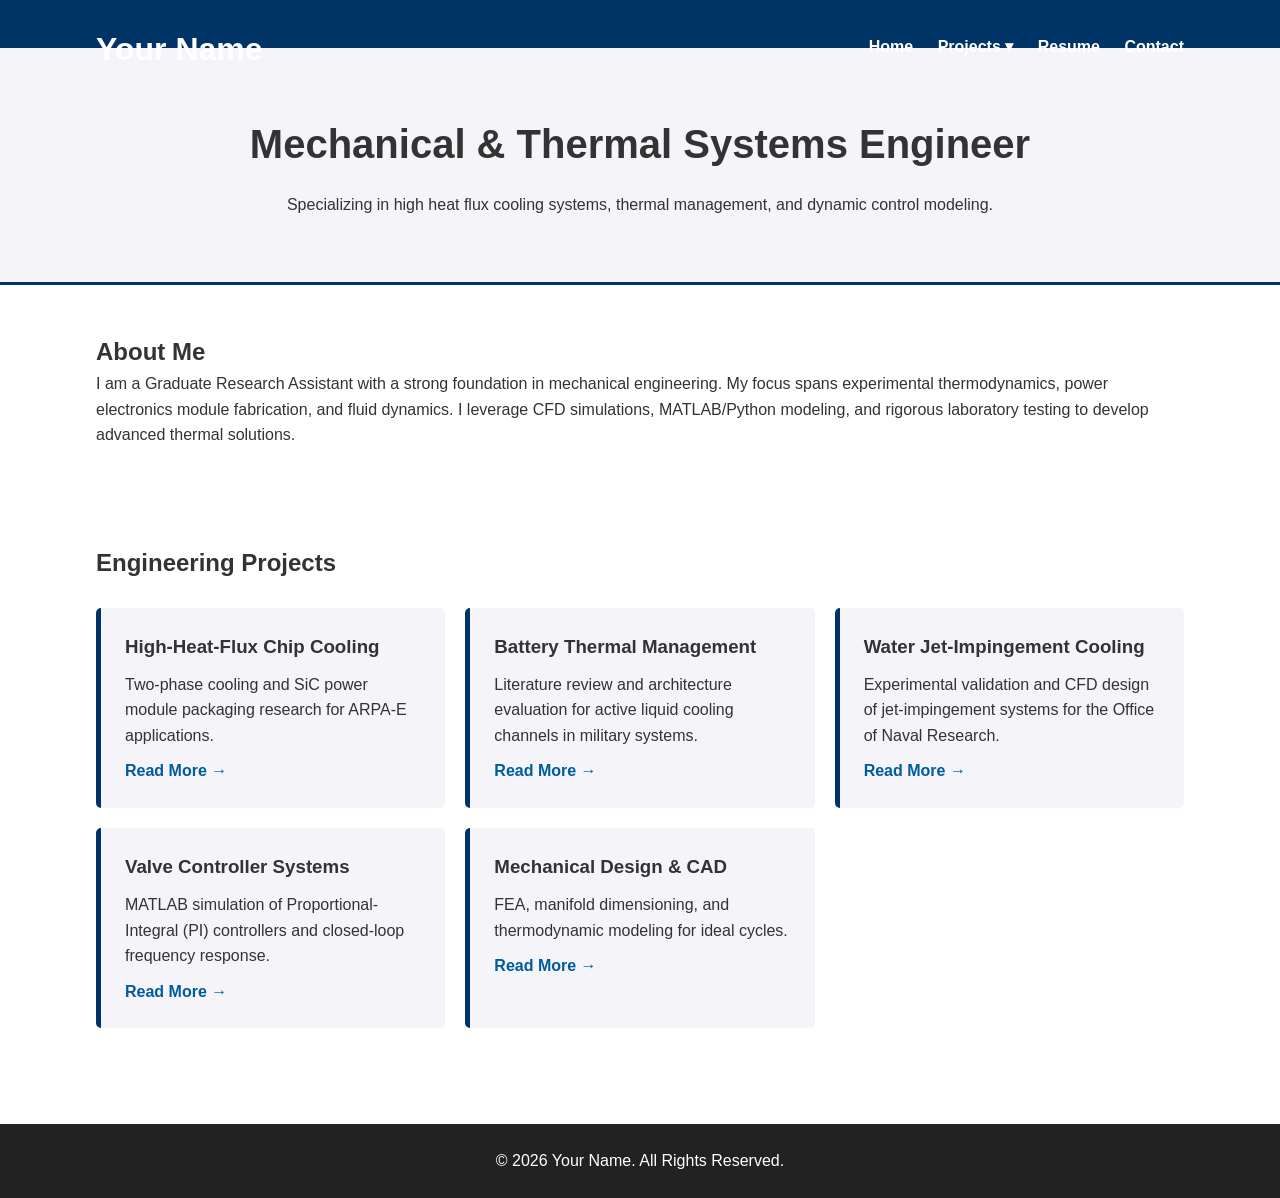
==== index.html @ 323ec5fa "Update index.html" ====
<!DOCTYPE html>
<html lang="en">
<head>
    <meta charset="UTF-8">
    <meta name="viewport" content="width=device-width, initial-scale=1.0">
    <title>Portfolio | Mechanical & Thermal Engineer</title>
    <link rel="stylesheet" href="style.css?v=3">
</head>
<body>
    <header>
        <div class="container">
            <h1>Your Name</h1>
            <nav>
                <ul>
                    <li><a href="index.html">Home</a></li>
                    
                    <!-- Dropdown Menu -->
                    <li class="dropdown">
                        <a href="index.html#projects">Projects &#9662;</a>
                        <ul class="dropdown-content">
                            <li><a href="chip-cooling.html">High-Heat-Flux Chip Cooling</a></li>
                            <li><a href="battery-cooling.html">Battery Thermal Management</a></li>
                            <li><a href="dbc-cooling.html">Water Jet-Impingement Cooling</a></li>
                            <li><a href="valve-controller.html">Valve Controller Systems</a></li>
                            <li><a href="mechanical-design.html">Mechanical Design & CAD</a></li>
                        </ul>
                    </li>
                    
                    <li><a href="resume.html">Resume</a></li>
                    <li><a href="contact.html">Contact</a></li>
                </ul>
            </nav>
        </div>
    </header>

    <section class="hero">
        <div class="container">
            <h2>Mechanical & Thermal Systems Engineer</h2>
            <p>Specializing in high heat flux cooling systems, thermal management, and dynamic control modeling.</p>
        </div>
    </section>

    <section class="content-section container">
        <h2>About Me</h2>
        <p>I am a Graduate Research Assistant with a strong foundation in mechanical engineering. My focus spans experimental thermodynamics, power electronics module fabrication, and fluid dynamics. I leverage CFD simulations, MATLAB/Python modeling, and rigorous laboratory testing to develop advanced thermal solutions.</p>
    </section>

    <section id="projects" class="content-section container">
        <h2>Engineering Projects</h2>
        <br>
        <div class="grid">
            <!-- Project 1 -->
            <div class="card">
                <h3>High-Heat-Flux Chip Cooling</h3>
                <p>Two-phase cooling and SiC power module packaging research for ARPA-E applications.</p>
                <a href="chip-cooling.html">Read More &rarr;</a>
            </div>
            <!-- Project 2 -->
            <div class="card">
                <h3>Battery Thermal Management</h3>
                <p>Literature review and architecture evaluation for active liquid cooling channels in military systems.</p>
                <a href="battery-cooling.html">Read More &rarr;</a>
            </div>
            <!-- Project 3 -->
            <div class="card">
                <h3>Water Jet-Impingement Cooling</h3>
                <p>Experimental validation and CFD design of jet-impingement systems for the Office of Naval Research.</p>
                <a href="dbc-cooling.html">Read More &rarr;</a>
            </div>
            <!-- Project 4 -->
            <div class="card">
                <h3>Valve Controller Systems</h3>
                <p>MATLAB simulation of Proportional-Integral (PI) controllers and closed-loop frequency response.</p>
                <a href="valve-controller.html">Read More &rarr;</a>
            </div>
            <!-- Project 5 -->
            <div class="card">
                <h3>Mechanical Design & CAD</h3>
                <p>FEA, manifold dimensioning, and thermodynamic modeling for ideal cycles.</p>
                <a href="mechanical-design.html">Read More &rarr;</a>
            </div>
        </div>
    </section>

    <footer>
        <p>&copy; 2026 Your Name. All Rights Reserved.</p>
    </footer>
</body>
</html>
---- style.css ----
:root {
    --primary-color: #003366; /* Deep blue for a professional engineering look */
    --secondary-color: #f4f4f9;
    --text-color: #333333;
    --link-color: #005b9f;
    --font-family: 'Segoe UI', Tahoma, Geneva, Verdana, sans-serif;
}

* {
    box-sizing: border-box;
    margin: 0;
    padding: 0;
}

body {
    font-family: var(--font-family);
    line-height: 1.6;
    color: var(--text-color);
    background-color: #ffffff;
}

header {
    background-color: var(--primary-color);
    color: #ffffff;
    padding: 1.5rem 0;
}

.container {
    width: 85%;
    max-width: 1100px;
    margin: auto;
    overflow: flow-root;
}

header h1 {
    float: left;
    margin-top: 0;
}

nav {
    float: right;
    margin-top: 10px;
}

nav ul {
    list-style: none;
}

nav ul li {
    display: inline;
    margin-left: 20px;
}

nav ul li a {
    color: #ffffff;
    text-decoration: none;
    font-weight: bold;
}

nav ul li a:hover {
    color: #cccccc;
}

.hero {
    background: var(--secondary-color);
    text-align: center;
    padding: 4rem 1rem;
    border-bottom: 3px solid var(--primary-color);
}

.hero h2 {
    font-size: 2.5rem;
    margin-bottom: 1rem;
}

.content-section {
    padding: 3rem 0;
}

.grid {
    display: grid;
    grid-template-columns: repeat(auto-fit, minmax(300px, 1fr));
    gap: 20px;
}

.card {
    background: var(--secondary-color);
    padding: 1.5rem;
    border-radius: 5px;
    border-left: 5px solid var(--primary-color);
}

.card h3 {
    margin-bottom: 10px;
}

.card a {
    display: inline-block;
    margin-top: 10px;
    color: var(--link-color);
    text-decoration: none;
    font-weight: bold;
}

.project-header {
    background: var(--secondary-color);
    padding: 2rem 0;
    margin-bottom: 2rem;
    border-bottom: 1px solid #ddd;
}

footer {
    background-color: #222;
    color: #fff;
    text-align: center;
    padding: 1.5rem 0;
    margin-top: 3rem;
}

/* Forms */
input, textarea {
    width: 100%;
    padding: 10px;
    margin: 10px 0;
    border: 1px solid #ccc;
    border-radius: 4px;
}

button {
    background-color: var(--primary-color);
    color: white;
    padding: 10px 20px;
    border: none;
    border-radius: 4px;
    cursor: pointer;
}

button:hover {
    background-color: var(--link-color);
}

/* Dropdown Menu Styles */
.dropdown {
    position: relative;
    display: inline-block;
}

/* Invisible bridge so the mouse doesn't fall off when moving down */
.dropdown > a {
    padding-bottom: 20px; 
}

.dropdown-content {
    display: none;
    position: absolute;
    background-color: #002244; /* Slightly darker than header */
    min-width: 260px;
    box-shadow: 0px 8px 16px 0px rgba(0,0,0,0.3);
    z-index: 100;
    top: 100%;
    left: 0;
    margin-top: 15px;
    border-radius: 4px;
    overflow: hidden;
}

/* Overriding the inline block from the main nav */
nav ul li.dropdown .dropdown-content li {
    display: block;
    margin-left: 0;
}

nav ul li.dropdown .dropdown-content li a {
    color: #ffffff;
    padding: 12px 16px;
    text-decoration: none;
    display: block;
    font-weight: normal;
    border-bottom: 1px solid rgba(255,255,255,0.05);
}

nav ul li.dropdown .dropdown-content li a:hover {
    background-color: var(--link-color);
}

/* Show dropdown on hover */
.dropdown:hover .dropdown-content {
    display: block;
}
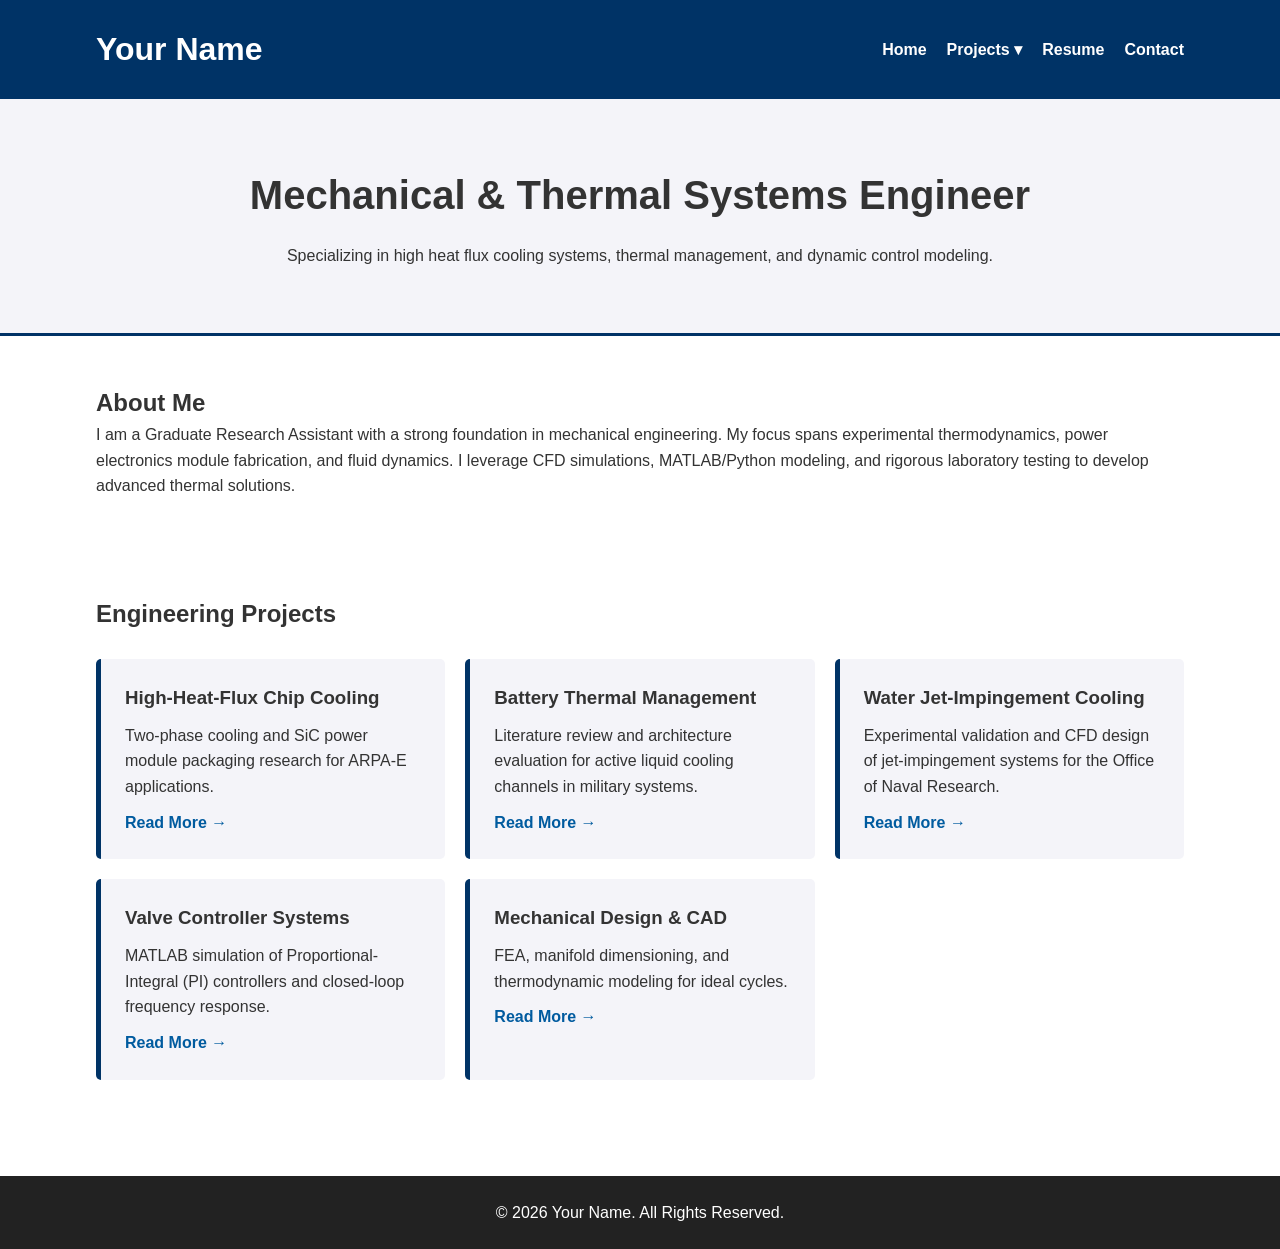
==== commit 4171deae: "Update index.html" ====
--- a/index.html
+++ b/index.html
@@ -4,7 +4,7 @@
     <meta charset="UTF-8">
     <meta name="viewport" content="width=device-width, initial-scale=1.0">
     <title>Portfolio | Mechanical & Thermal Engineer</title>
-    <link rel="stylesheet" href="style.css?v=3">
+    <link rel="stylesheet" href="style.css?v=4">
 </head>
 <body>
     <header>
--- a/style.css
+++ b/style.css
@@ -10,6 +10,11 @@
     box-sizing: border-box;
     margin: 0;
     padding: 0;
+}
+
+html, body {
+    overflow-x: hidden;
+    width: 100%;
 }
 
 body {
@@ -29,27 +34,34 @@
     width: 85%;
     max-width: 1100px;
     margin: auto;
-    overflow: flow-root;
+}
+
+/* --- NEW FLEXBOX HEADER LAYOUT --- */
+header .container {
+    display: flex;
+    justify-content: space-between;
+    align-items: center;
+    overflow: visible; /* Prevents dropdown from clipping */
 }
 
 header h1 {
-    float: left;
-    margin-top: 0;
+    margin: 0;
 }
 
 nav {
-    float: right;
-    margin-top: 10px;
+    margin: 0;
 }
 
 nav ul {
     list-style: none;
+    display: flex;
+    align-items: center;
 }
 
 nav ul li {
-    display: inline;
     margin-left: 20px;
 }
+/* --------------------------------- */
 
 nav ul li a {
     color: #ffffff;
@@ -117,35 +129,11 @@
     margin-top: 3rem;
 }
 
-/* Forms */
-input, textarea {
-    width: 100%;
-    padding: 10px;
-    margin: 10px 0;
-    border: 1px solid #ccc;
-    border-radius: 4px;
-}
-
-button {
-    background-color: var(--primary-color);
-    color: white;
-    padding: 10px 20px;
-    border: none;
-    border-radius: 4px;
-    cursor: pointer;
-}
-
-button:hover {
-    background-color: var(--link-color);
-}
-
 /* Dropdown Menu Styles */
 .dropdown {
     position: relative;
-    display: inline-block;
 }
 
-/* Invisible bridge so the mouse doesn't fall off when moving down */
 .dropdown > a {
     padding-bottom: 20px; 
 }
@@ -153,7 +141,7 @@
 .dropdown-content {
     display: none;
     position: absolute;
-    background-color: #002244; /* Slightly darker than header */
+    background-color: #002244;
     min-width: 260px;
     box-shadow: 0px 8px 16px 0px rgba(0,0,0,0.3);
     z-index: 100;
@@ -164,10 +152,9 @@
     overflow: hidden;
 }
 
-/* Overriding the inline block from the main nav */
 nav ul li.dropdown .dropdown-content li {
-    display: block;
     margin-left: 0;
+    width: 100%;
 }
 
 nav ul li.dropdown .dropdown-content li a {
@@ -183,7 +170,25 @@
     background-color: var(--link-color);
 }
 
-/* Show dropdown on hover */
 .dropdown:hover .dropdown-content {
     display: block;
 }
+
+/* Mobile & Tablet Responsiveness */
+@media (max-width: 850px) {
+    header .container {
+        flex-direction: column;
+        gap: 15px;
+        padding-bottom: 10px;
+    }
+    nav ul {
+        flex-wrap: wrap;
+        justify-content: center;
+    }
+    nav ul li {
+        margin: 5px 15px;
+    }
+    .grid {
+        grid-template-columns: 1fr; /* Stacks project cards vertically */
+    }
+}
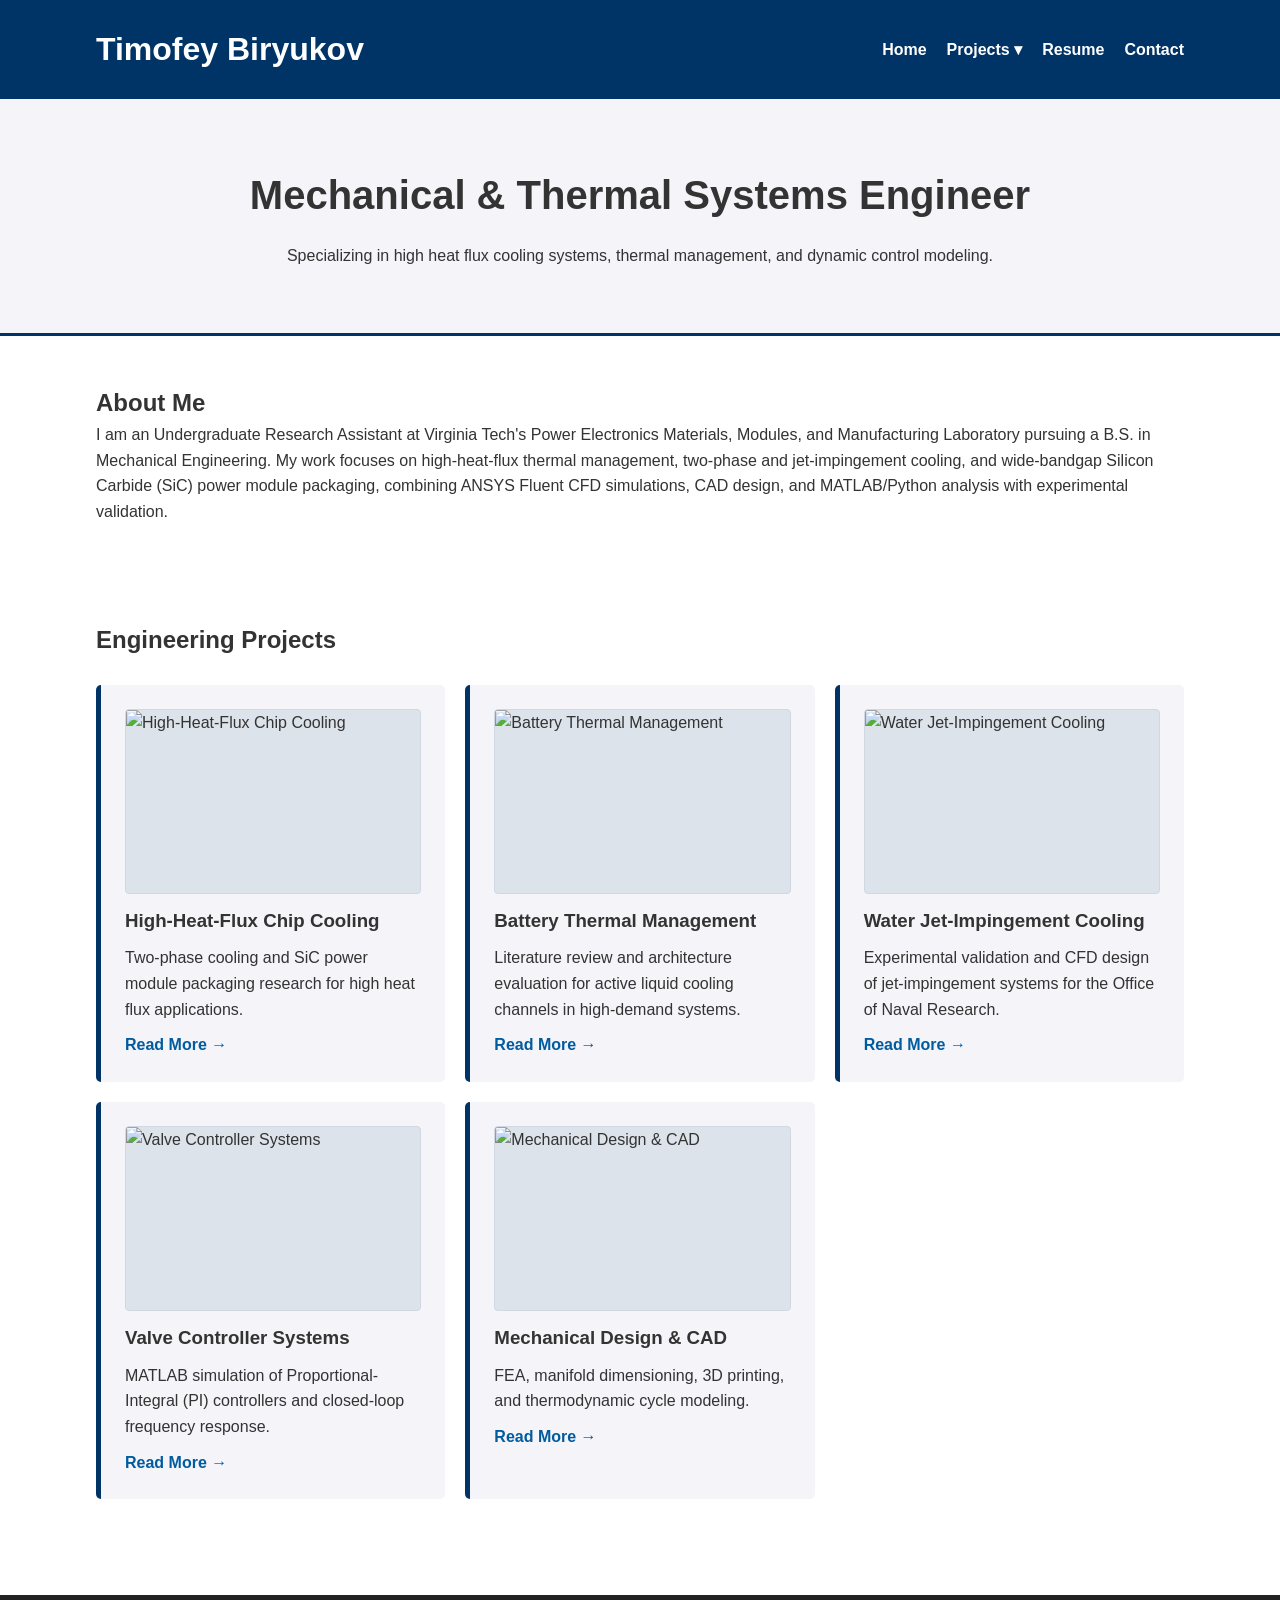
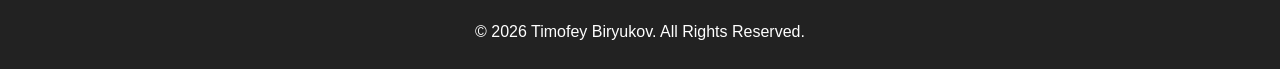
==== commit 699c9351: "Update index.html" ====
--- a/index.html
+++ b/index.html
@@ -3,13 +3,26 @@
 <head>
     <meta charset="UTF-8">
     <meta name="viewport" content="width=device-width, initial-scale=1.0">
-    <title>Portfolio | Mechanical & Thermal Engineer</title>
-    <link rel="stylesheet" href="style.css?v=4">
+    <title>Portfolio | Timofey Biryukov</title>
+    <link rel="stylesheet" href="style.css?v=5">
+    <style>
+        /* Project Card Image Styling */
+        .project-img {
+            width: 100%;
+            height: 185px;
+            object-fit: cover;
+            background-color: #dde3ea;
+            border-radius: 4px;
+            margin-bottom: 12px;
+            display: block;
+            border: 1px solid #cfd8e3;
+        }
+    </style>
 </head>
 <body>
     <header>
         <div class="container">
-            <h1>Your Name</h1>
+            <h1>Timofey Biryukov</h1>
             <nav>
                 <ul>
                     <li><a href="index.html">Home</a></li>
@@ -42,7 +55,7 @@
 
     <section class="content-section container">
         <h2>About Me</h2>
-        <p>I am a Graduate Research Assistant with a strong foundation in mechanical engineering. My focus spans experimental thermodynamics, power electronics module fabrication, and fluid dynamics. I leverage CFD simulations, MATLAB/Python modeling, and rigorous laboratory testing to develop advanced thermal solutions.</p>
+        <p>I am an Undergraduate Research Assistant at Virginia Tech's Power Electronics Materials, Modules, and Manufacturing Laboratory pursuing a B.S. in Mechanical Engineering. My work focuses on high-heat-flux thermal management, two-phase and jet-impingement cooling, and wide-bandgap Silicon Carbide (SiC) power module packaging, combining ANSYS Fluent CFD simulations, CAD design, and MATLAB/Python analysis with experimental validation.</p>
     </section>
 
     <section id="projects" class="content-section container">
@@ -51,39 +64,44 @@
         <div class="grid">
             <!-- Project 1 -->
             <div class="card">
+                <img src="chip-cooling.jpg" alt="High-Heat-Flux Chip Cooling" class="project-img">
                 <h3>High-Heat-Flux Chip Cooling</h3>
-                <p>Two-phase cooling and SiC power module packaging research for ARPA-E applications.</p>
+                <p>Two-phase cooling and SiC power module packaging research for high heat flux applications.</p>
                 <a href="chip-cooling.html">Read More &rarr;</a>
             </div>
             <!-- Project 2 -->
             <div class="card">
+                <img src="battery-cooling.jpg" alt="Battery Thermal Management" class="project-img">
                 <h3>Battery Thermal Management</h3>
-                <p>Literature review and architecture evaluation for active liquid cooling channels in military systems.</p>
+                <p>Literature review and architecture evaluation for active liquid cooling channels in high-demand systems.</p>
                 <a href="battery-cooling.html">Read More &rarr;</a>
             </div>
             <!-- Project 3 -->
             <div class="card">
+                <img src="dbc-cooling.jpg" alt="Water Jet-Impingement Cooling" class="project-img">
                 <h3>Water Jet-Impingement Cooling</h3>
                 <p>Experimental validation and CFD design of jet-impingement systems for the Office of Naval Research.</p>
                 <a href="dbc-cooling.html">Read More &rarr;</a>
             </div>
             <!-- Project 4 -->
             <div class="card">
+                <img src="valve-controller.jpg" alt="Valve Controller Systems" class="project-img">
                 <h3>Valve Controller Systems</h3>
                 <p>MATLAB simulation of Proportional-Integral (PI) controllers and closed-loop frequency response.</p>
                 <a href="valve-controller.html">Read More &rarr;</a>
             </div>
             <!-- Project 5 -->
             <div class="card">
+                <img src="mechanical-design.jpg" alt="Mechanical Design & CAD" class="project-img">
                 <h3>Mechanical Design & CAD</h3>
-                <p>FEA, manifold dimensioning, and thermodynamic modeling for ideal cycles.</p>
+                <p>FEA, manifold dimensioning, 3D printing, and thermodynamic cycle modeling.</p>
                 <a href="mechanical-design.html">Read More &rarr;</a>
             </div>
         </div>
     </section>
 
     <footer>
-        <p>&copy; 2026 Your Name. All Rights Reserved.</p>
+        <p>&copy; 2026 Timofey Biryukov. All Rights Reserved.</p>
     </footer>
 </body>
 </html>
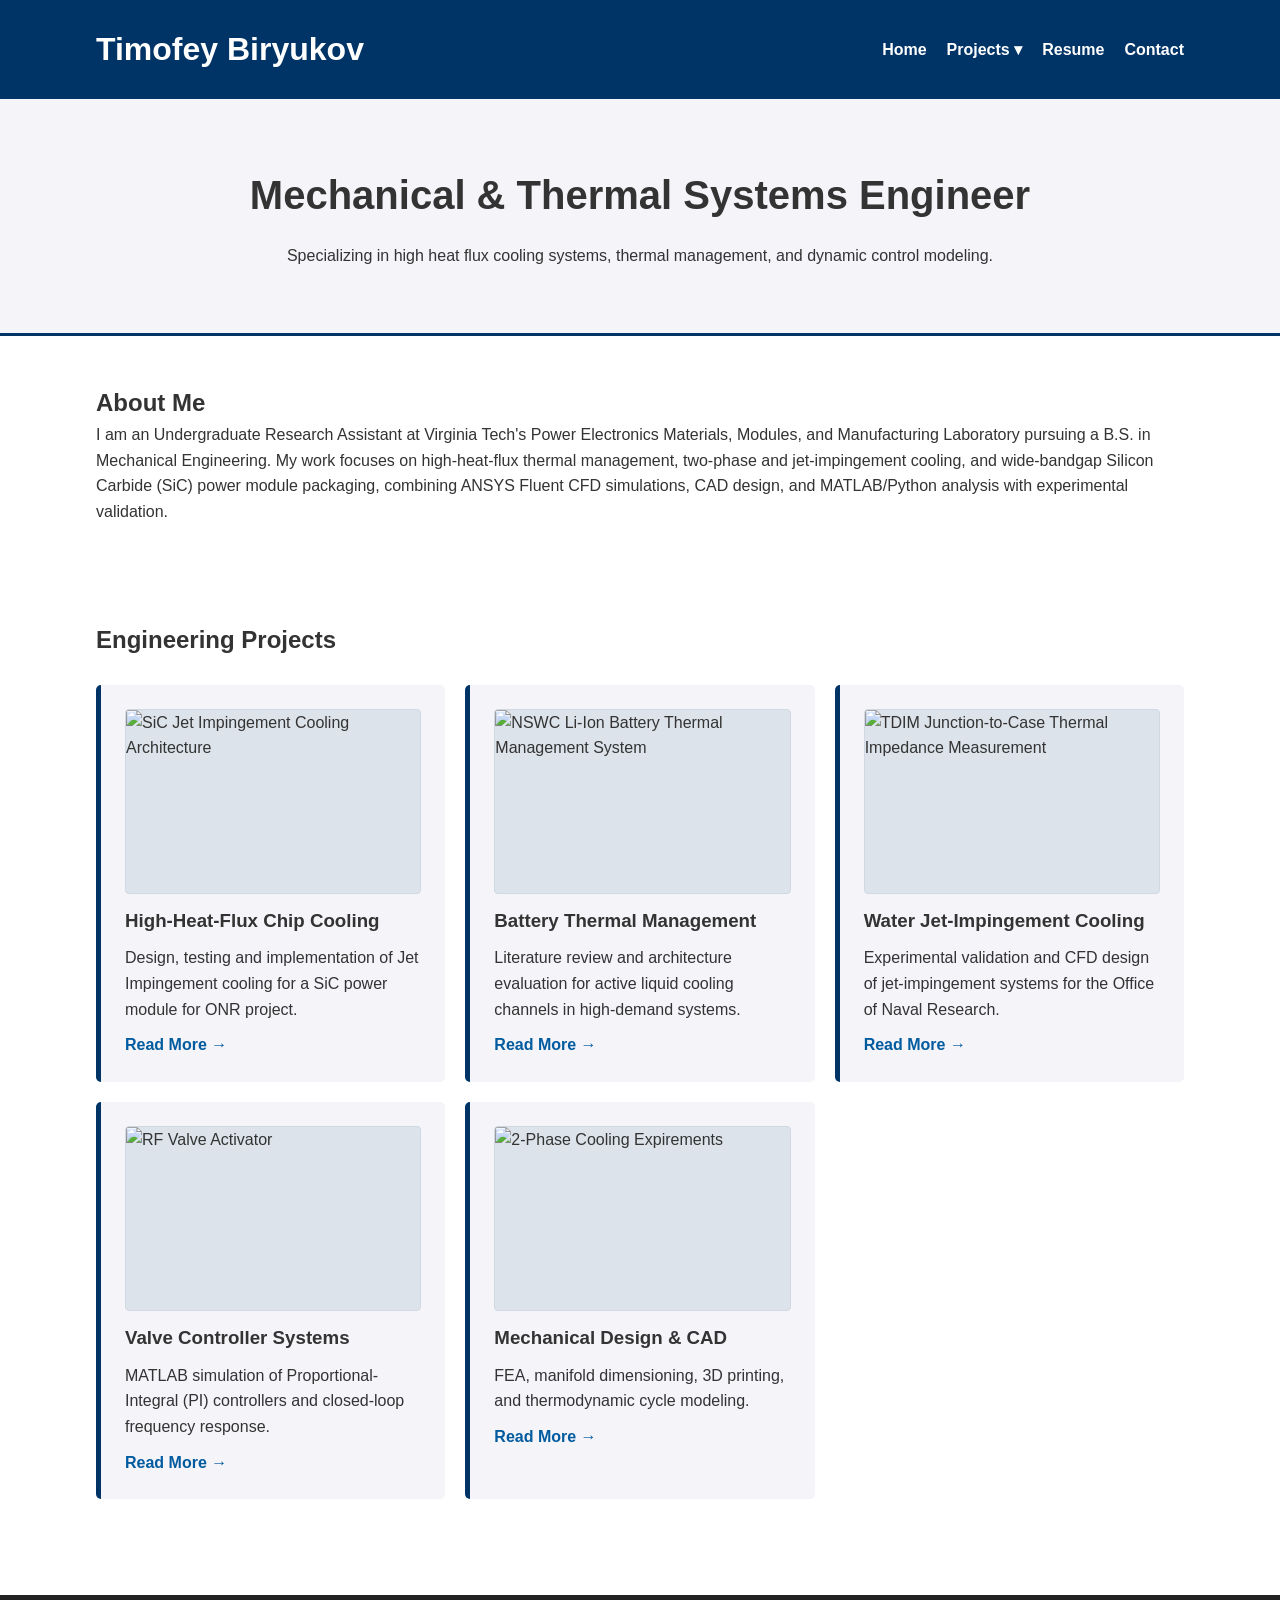
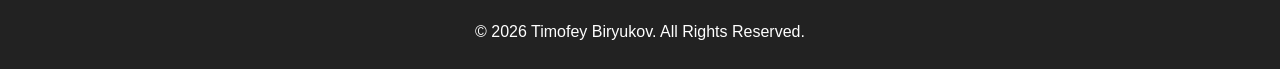
==== commit 6ecb47a5: "Update index.html" ====
--- a/index.html
+++ b/index.html
@@ -31,11 +31,11 @@
                     <li class="dropdown">
                         <a href="index.html#projects">Projects &#9662;</a>
                         <ul class="dropdown-content">
-                            <li><a href="chip-cooling.html">High-Heat-Flux Chip Cooling</a></li>
-                            <li><a href="battery-cooling.html">Battery Thermal Management</a></li>
-                            <li><a href="dbc-cooling.html">Water Jet-Impingement Cooling</a></li>
-                            <li><a href="valve-controller.html">Valve Controller Systems</a></li>
-                            <li><a href="mechanical-design.html">Mechanical Design & CAD</a></li>
+                            <li><a href="chip-cooling.html">SiC Jet Impingement Cooling Architecture</a></li>
+                            <li><a href="battery-cooling.html">NSWC Li-Ion Battery Thermal Management System</a></li>
+                            <li><a href="dbc-cooling.html">TDIM Junction-to-Case Thermal Impedance Measurement</a></li>
+                            <li><a href="valve-controller.html">RF Valve Activator</a></li>
+                            <li><a href="mechanical-design.html">2-Phase Cooling Expirements</a></li>
                         </ul>
                     </li>
                     
@@ -64,35 +64,35 @@
         <div class="grid">
             <!-- Project 1 -->
             <div class="card">
-                <img src="chip-cooling.jpg" alt="High-Heat-Flux Chip Cooling" class="project-img">
+                <img src="chip-cooling.jpg" alt="SiC Jet Impingement Cooling Architecture" class="project-img">
                 <h3>High-Heat-Flux Chip Cooling</h3>
-                <p>Two-phase cooling and SiC power module packaging research for high heat flux applications.</p>
+                <p>Design, testing and implementation of Jet Impingement cooling for a SiC power module for ONR project.</p>
                 <a href="chip-cooling.html">Read More &rarr;</a>
             </div>
             <!-- Project 2 -->
             <div class="card">
-                <img src="battery-cooling.jpg" alt="Battery Thermal Management" class="project-img">
+                <img src="battery-cooling.jpg" alt="NSWC Li-Ion Battery Thermal Management System" class="project-img">
                 <h3>Battery Thermal Management</h3>
                 <p>Literature review and architecture evaluation for active liquid cooling channels in high-demand systems.</p>
                 <a href="battery-cooling.html">Read More &rarr;</a>
             </div>
             <!-- Project 3 -->
             <div class="card">
-                <img src="dbc-cooling.jpg" alt="Water Jet-Impingement Cooling" class="project-img">
+                <img src="dbc-cooling.jpg" alt="TDIM Junction-to-Case Thermal Impedance Measurement" class="project-img">
                 <h3>Water Jet-Impingement Cooling</h3>
                 <p>Experimental validation and CFD design of jet-impingement systems for the Office of Naval Research.</p>
                 <a href="dbc-cooling.html">Read More &rarr;</a>
             </div>
             <!-- Project 4 -->
             <div class="card">
-                <img src="valve-controller.jpg" alt="Valve Controller Systems" class="project-img">
+                <img src="valve-controller.jpg" alt="RF Valve Activator" class="project-img">
                 <h3>Valve Controller Systems</h3>
                 <p>MATLAB simulation of Proportional-Integral (PI) controllers and closed-loop frequency response.</p>
                 <a href="valve-controller.html">Read More &rarr;</a>
             </div>
             <!-- Project 5 -->
             <div class="card">
-                <img src="mechanical-design.jpg" alt="Mechanical Design & CAD" class="project-img">
+                <img src="mechanical-design.jpg" alt="2-Phase Cooling Expirements" class="project-img">
                 <h3>Mechanical Design & CAD</h3>
                 <p>FEA, manifold dimensioning, 3D printing, and thermodynamic cycle modeling.</p>
                 <a href="mechanical-design.html">Read More &rarr;</a>
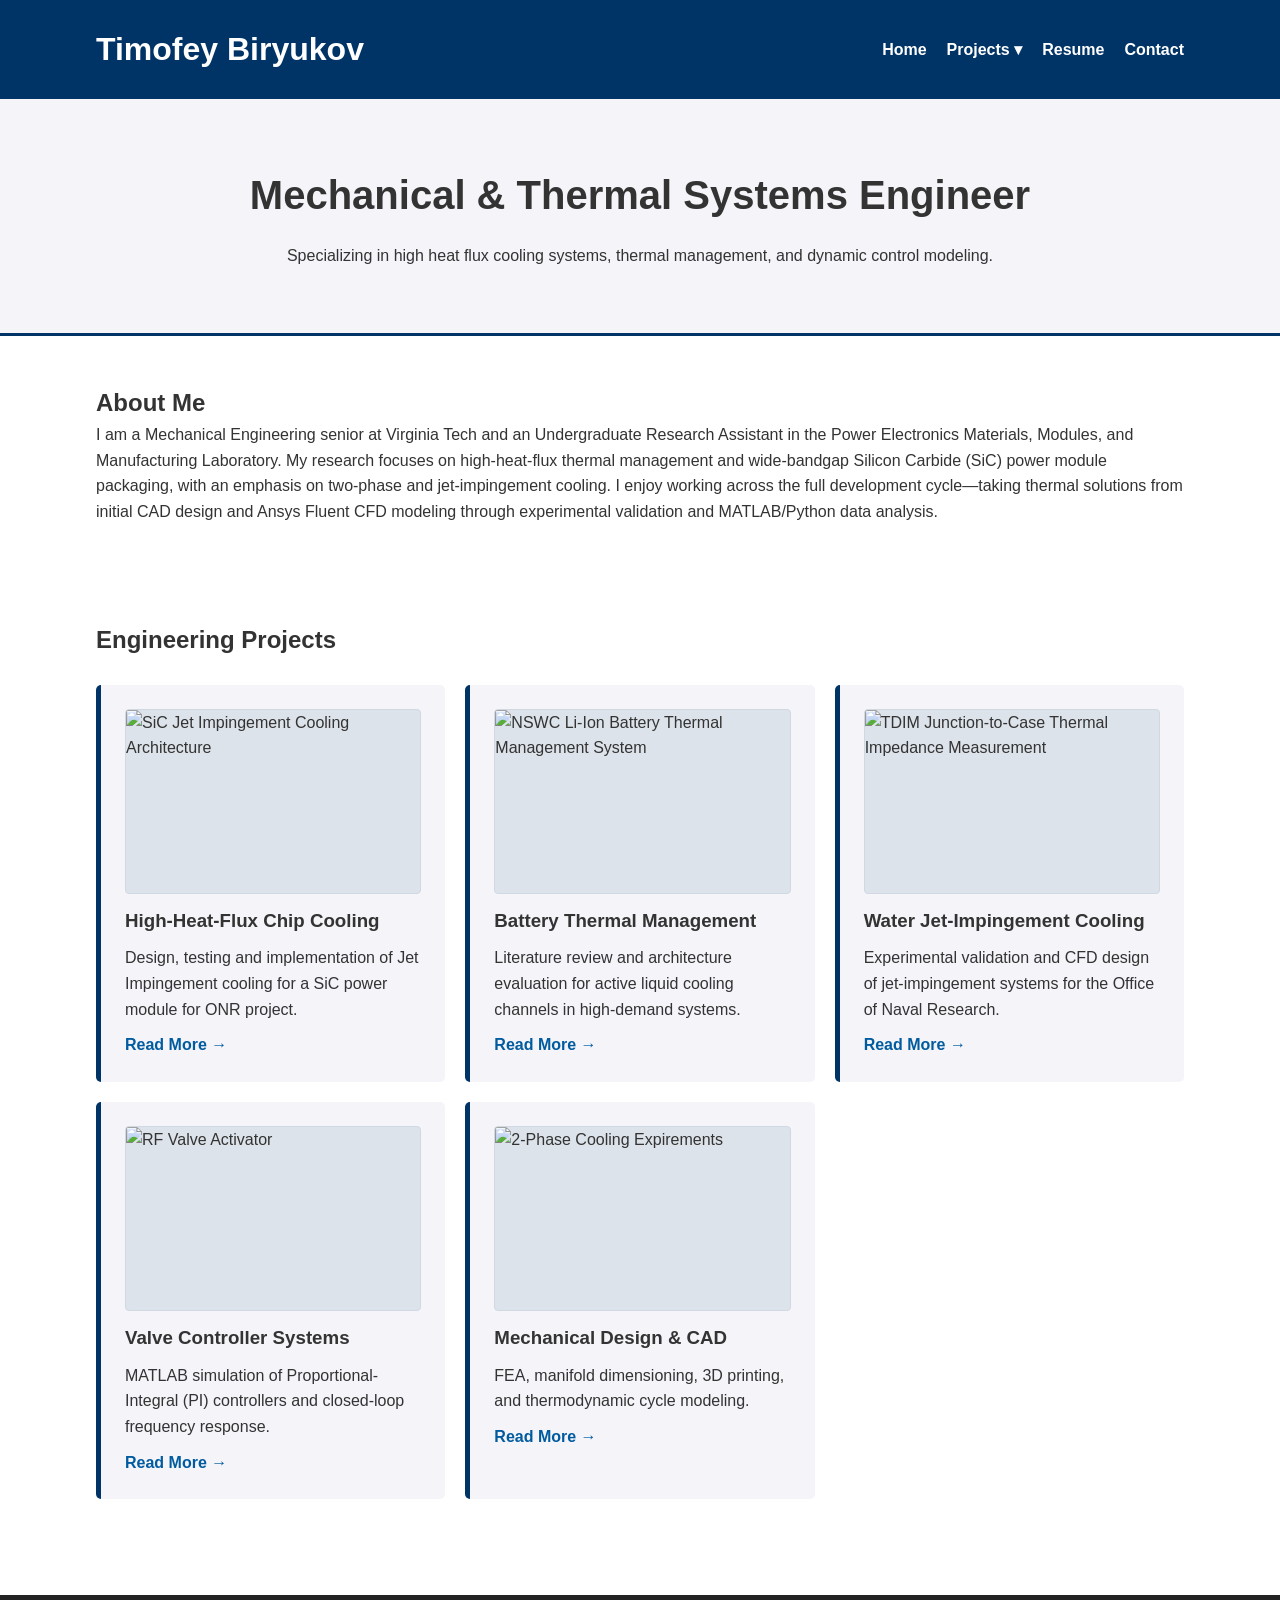
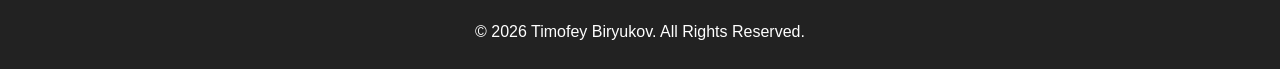
==== commit a9468d03: "Update index.html" ====
--- a/index.html
+++ b/index.html
@@ -55,7 +55,7 @@
 
     <section class="content-section container">
         <h2>About Me</h2>
-        <p>I am an Undergraduate Research Assistant at Virginia Tech's Power Electronics Materials, Modules, and Manufacturing Laboratory pursuing a B.S. in Mechanical Engineering. My work focuses on high-heat-flux thermal management, two-phase and jet-impingement cooling, and wide-bandgap Silicon Carbide (SiC) power module packaging, combining ANSYS Fluent CFD simulations, CAD design, and MATLAB/Python analysis with experimental validation.</p>
+        <p>I am a Mechanical Engineering senior at Virginia Tech and an Undergraduate Research Assistant in the Power Electronics Materials, Modules, and Manufacturing Laboratory. My research focuses on high-heat-flux thermal management and wide-bandgap Silicon Carbide (SiC) power module packaging, with an emphasis on two-phase and jet-impingement cooling. I enjoy working across the full development cycle—taking thermal solutions from initial CAD design and Ansys Fluent CFD modeling through experimental validation and MATLAB/Python data analysis.</p>
     </section>
 
     <section id="projects" class="content-section container">
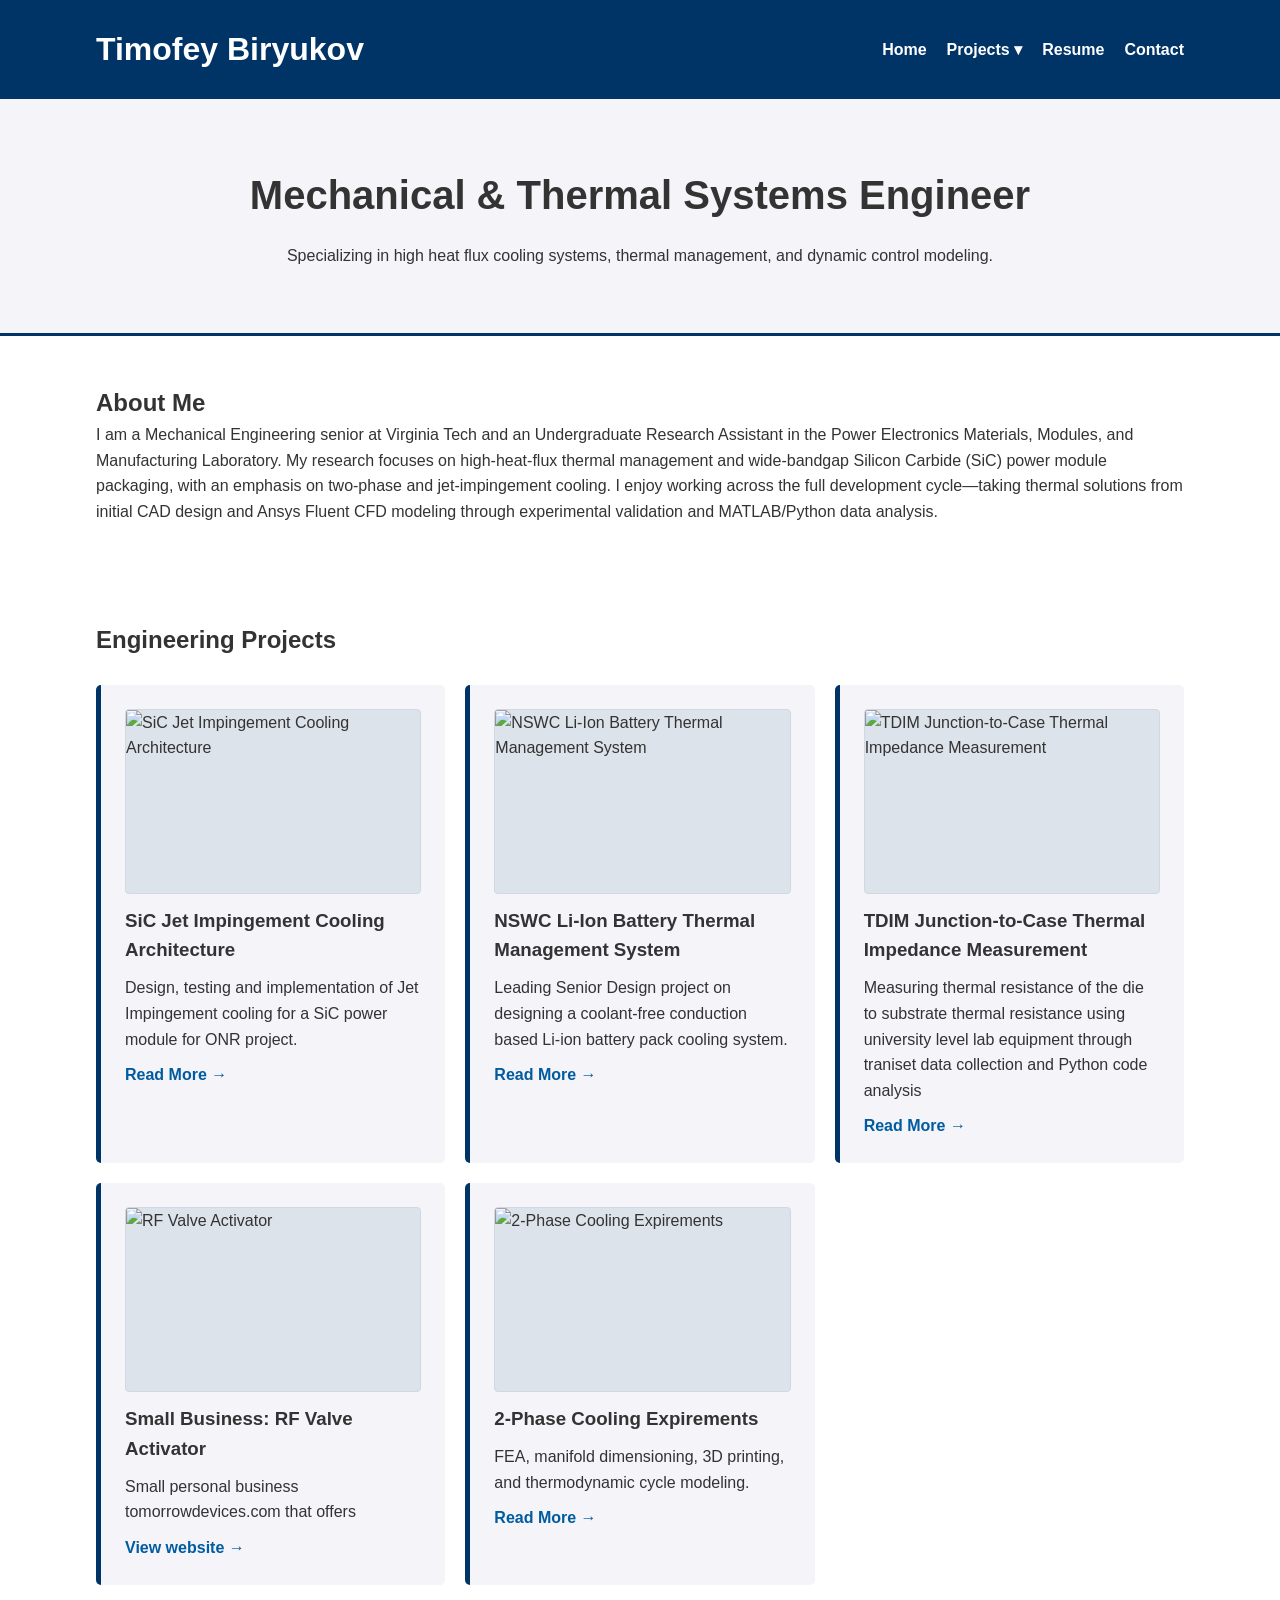
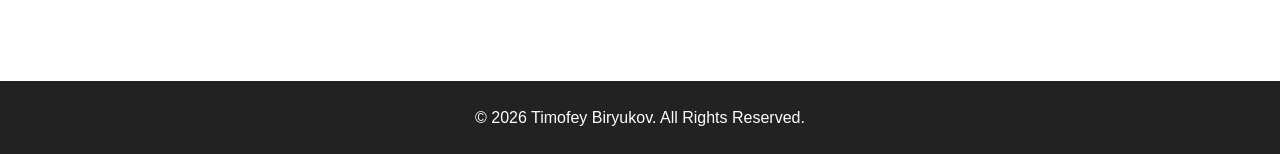
==== commit 68fac69c: "Update index.html" ====
--- a/index.html
+++ b/index.html
@@ -65,35 +65,35 @@
             <!-- Project 1 -->
             <div class="card">
                 <img src="chip-cooling.jpg" alt="SiC Jet Impingement Cooling Architecture" class="project-img">
-                <h3>High-Heat-Flux Chip Cooling</h3>
+                <h3>SiC Jet Impingement Cooling Architecture</h3>
                 <p>Design, testing and implementation of Jet Impingement cooling for a SiC power module for ONR project.</p>
                 <a href="chip-cooling.html">Read More &rarr;</a>
             </div>
             <!-- Project 2 -->
             <div class="card">
                 <img src="battery-cooling.jpg" alt="NSWC Li-Ion Battery Thermal Management System" class="project-img">
-                <h3>Battery Thermal Management</h3>
-                <p>Literature review and architecture evaluation for active liquid cooling channels in high-demand systems.</p>
+                <h3>NSWC Li-Ion Battery Thermal Management System</h3>
+                <p>Leading Senior Design project on designing a coolant-free conduction based Li-ion battery pack cooling system.</p>
                 <a href="battery-cooling.html">Read More &rarr;</a>
             </div>
             <!-- Project 3 -->
             <div class="card">
                 <img src="dbc-cooling.jpg" alt="TDIM Junction-to-Case Thermal Impedance Measurement" class="project-img">
-                <h3>Water Jet-Impingement Cooling</h3>
-                <p>Experimental validation and CFD design of jet-impingement systems for the Office of Naval Research.</p>
+                <h3>TDIM Junction-to-Case Thermal Impedance Measurement</h3>
+                <p>Measuring thermal resistance of the die to substrate thermal resistance using university level lab equipment through traniset data collection and Python code analysis</p>
                 <a href="dbc-cooling.html">Read More &rarr;</a>
             </div>
             <!-- Project 4 -->
             <div class="card">
                 <img src="valve-controller.jpg" alt="RF Valve Activator" class="project-img">
-                <h3>Valve Controller Systems</h3>
-                <p>MATLAB simulation of Proportional-Integral (PI) controllers and closed-loop frequency response.</p>
-                <a href="valve-controller.html">Read More &rarr;</a>
+                <h3>Small Business: RF Valve Activator</h3>
+                <p>Small personal business tomorrowdevices.com that offers</p>
+                <a href="tomorrowdevices.com">View website &rarr;</a>
             </div>
             <!-- Project 5 -->
             <div class="card">
                 <img src="mechanical-design.jpg" alt="2-Phase Cooling Expirements" class="project-img">
-                <h3>Mechanical Design & CAD</h3>
+                <h3>2-Phase Cooling Expirements</h3>
                 <p>FEA, manifold dimensioning, 3D printing, and thermodynamic cycle modeling.</p>
                 <a href="mechanical-design.html">Read More &rarr;</a>
             </div>
